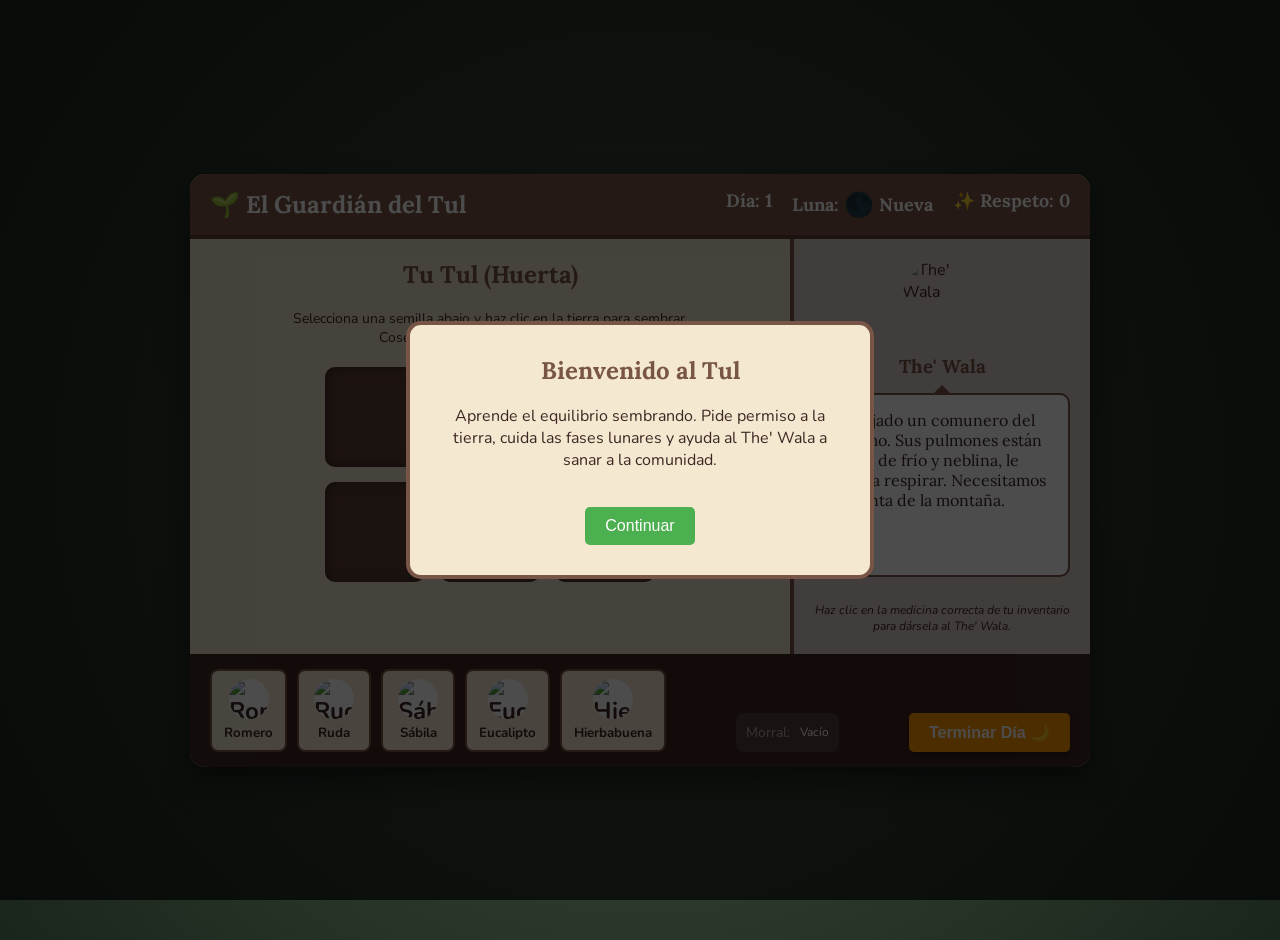
==== JUEGO_TUL.html @ 8d3a8bf4 "Proyecto agregado" ====
<!DOCTYPE html>
<html lang="es">

<head>
    <meta charset="UTF-8">
    <meta name="viewport" content="width=device-width, initial-scale=1.0">
    <title>El Guardián del Tul - Sabiduría Nasa</title>
    <link href="https://fonts.googleapis.com/css2?family=Nunito:wght@400;700&family=Lora:ital,wght@0,400;0,700;1,400&display=swap" rel="stylesheet">
    <link rel="stylesheet" href="style.css">

</head>

<body>

    <div class="game-container">
        <div class="header">
            <h1>🌱 El Guardián del Tul</h1>
            <div class="stats">
                <div>Día: <span id="ui-day">1</span></div>
                <div title="Fase Lunar" style="display: flex; align-items: center; gap: 5px;">
                    Luna: <span id="ui-moon-icon" class="moon-icon">🌑</span> <span id="ui-moon-name">Nueva</span>
                </div>
                <div title="Respeto Territorial">✨ Respeto: <span id="ui-respect">0</span></div>
            </div>
        </div>

        <div class="garden-area">
            <h2 style="margin-top:0; font-family: 'Lora', serif; color: var(--accent-brown);">Tu Tul (Huerta)</h2>
            <p style="text-align: center; margin: 0; font-size: 14px; max-width: 400px;">Selecciona una semilla abajo y haz clic en la tierra para sembrar. Cosecha cuando la planta esté lista.</p>
            <div class="garden-grid" id="garden-grid"></div>
        </div>

        <div class="npc-area">
            <div class="npc-portrait">
                <img src="https://encrypted-tbn0.gstatic.com/images?q=tbn:ANd9GcST5EyDtfjaYjb4PuL-u-eauq7BB9LBz3Ch8g&s" alt="The' Wala">
            </div>
            <h3 style="text-align: center; margin: 0; color: var(--accent-brown); font-family: 'Lora', serif;">The' Wala</h3>
            <div class="dialogue-box" id="dialogue-box">
                "Bienvenido joven. La Uma Kiwe (Madre Tierra) necesita equilibrio. Siembra y cuida las plantas sagradas. Yo vendré a buscar medicina para nuestra gente."
            </div>
            <div style="font-size: 12px; margin-top: 10px; text-align: center;">
                <i>Haz clic en la medicina correcta de tu inventario para dársela al The' Wala.</i>
            </div>
            <button id="btn-desangrar" class="action-btn" style="display: none; margin-top: auto; background-color: #81c784; color: black;">💧 Desangrar Sábila (1 día)</button>
        </div>

        <div class="controls">
            <div class="seed-selector" id="seed-selector"></div>

            <div class="inventory">
                <span style="font-size: 14px; color: #bcaaa4;">Morral:</span>
                <div id="inventory-list" style="display: flex; gap: 5px; flex-wrap: wrap;"></div>
            </div>

            <button class="btn-end-day" onclick="nextDay()">Terminar Día 🌙</button>
        </div>
    </div>

    <div class="modal-overlay" id="modal">
        <div class="modal">
            <h2 id="modal-title">Título</h2>
            <p id="modal-text">Texto.</p>
            <button onclick="closeModal()">Continuar</button>
        </div>
    </div>

    <script src="scriptJS.js"></script>
</body>

</html>
---- style.css ----
:root {
  --bg-color: #2c3e2d;
  --panel-bg: #f4e8d1;
  --text-dark: #3e2723;
  --accent-green: #4caf50;
  --accent-brown: #795548;
  --soil-color: #5d4037;
  --soil-hover: #4e342e;
}

body {
  font-family: 'Nunito', sans-serif;
  background-color: var(--bg-color);
  color: var(--text-dark);
  margin: 0;
  padding: 20px;
  display: flex;
  justify-content: center;
  align-items: center;
  min-height: 100vh;
  background-image: radial-gradient(circle at center, #3e503f 0%, #1a251b 100%);
}

.game-container {
  background-color: var(--panel-bg);
  width: 900px;
  max-width: 100%;
  border-radius: 15px;
  box-shadow: 0 15px 30px rgba(0, 0, 0, 0.5);
  display: grid;
  grid-template-columns: 1fr 300px;
  grid-template-rows: auto 1fr auto;
  overflow: hidden;
}

.header {
  grid-column: 1 / -1;
  background-color: var(--accent-brown);
  color: white;
  padding: 15px 20px;
  display: flex;
  justify-content: space-between;
  align-items: center;
  font-family: 'Lora', serif;
  border-bottom: 4px solid #5d4037;
}

.header h1 {
  margin: 0;
  font-size: 24px;
}

.stats {
  display: flex;
  gap: 20px;
  font-size: 18px;
  font-weight: bold;
}

.moon-icon {
  font-size: 24px;
}

.garden-area {
  padding: 20px;
  display: flex;
  flex-direction: column;
  align-items: center;
  background-color: #e6dfc8;
}

.garden-grid {
  display: grid;
  grid-template-columns: repeat(3, 100px);
  grid-gap: 15px;
  margin-top: 20px;
}

.plot {
  width: 100px;
  height: 100px;
  background-color: var(--soil-color);
  border-radius: 10px;
  cursor: pointer;
  display: flex;
  justify-content: center;
  align-items: center;
  font-size: 50px;
  transition: transform 0.2s, background-color 0.2s;
  box-shadow: inset 0 0 15px rgba(0, 0, 0, 0.4);
  position: relative;
  overflow: hidden;
}

.plot:hover {
  transform: scale(1.05);
  background-color: var(--soil-hover);
}

.plot .progress {
  position: absolute;
  bottom: 5px;
  font-size: 14px;
  color: white;
  background: rgba(0, 0, 0, 0.5);
  padding: 2px 5px;
  border-radius: 5px;
  font-family: monospace;
  z-index: 2;
}

.plot img {
  width: 100%;
  height: 100%;
  object-fit: cover;
  display: block;
}

.npc-area {
  background-color: #d7ccc8;
  padding: 20px;
  border-left: 4px solid var(--accent-brown);
  display: flex;
  flex-direction: column;
  gap: 15px;
}

.npc-portrait {
  width: 80px;
  height: 80px;
  border-radius: 50%;
  overflow: hidden;
  margin: 0 auto;
}

.npc-portrait img {
  width: 100%;
  height: 100%;
  object-fit: cover;
  display: block;
}

.dialogue-box {
  background-color: white;
  padding: 15px;
  border-radius: 10px;
  border: 2px solid var(--accent-brown);
  font-family: 'Lora', serif;
  font-size: 16px;
  min-height: 150px;
  position: relative;
}

.dialogue-box::before {
  content: '';
  position: absolute;
  top: -10px;
  left: 50%;
  transform: translateX(-50%);
  border-width: 0 10px 10px 10px;
  border-style: solid;
  border-color: transparent transparent var(--accent-brown) transparent;
}

.controls {
  grid-column: 1 / -1;
  background-color: #3e2723;
  padding: 15px 20px;
  display: flex;
  justify-content: space-between;
  align-items: flex-end;
  gap: 15px;
  flex-wrap: wrap;
}

.seed-selector {
  display: flex;
  gap: 10px;
  flex-wrap: wrap;
}

.seed-btn,
.action-btn {
  background-color: var(--panel-bg);
  border: 2px solid var(--accent-brown);
  padding: 8px 12px;
  border-radius: 8px;
  cursor: pointer;
  font-family: 'Nunito', sans-serif;
  font-weight: bold;
  transition: all 0.2s;
  display: flex;
  flex-direction: column;
  align-items: center;
  color: var(--text-dark);
  position: relative;
  min-width: 74px;
}

.seed-btn.active {
  background-color: var(--accent-green);
  color: white;
  border-color: white;
  transform: translateY(-5px);
}

.seed-btn:hover,
.action-btn:hover:not(:disabled) {
  background-color: #c8e6c9;
}

.seed-icon {
  font-size: 24px;
  margin-bottom: 5px;
  width: 40px;
  height: 40px;
  border-radius: 50%;
  overflow: hidden;
  display: flex;
  align-items: center;
  justify-content: center;
  background: #fff;
}

.seed-icon img,
.plant-img,
.inv-img {
  width: 100%;
  height: 100%;
  object-fit: cover;
  display: block;
}

.plant-img {
  width: 60px;
  height: 60px;
  border-radius: 50%;
  position: absolute;
  z-index: 1;
}

.inv-img {
  width: 30px;
  height: 30px;
  border-radius: 50%;
  margin-right: 6px;
  vertical-align: middle;
}

.inventory {
  display: flex;
  gap: 10px;
  background: rgba(255, 255, 255, 0.1);
  padding: 10px;
  border-radius: 8px;
  color: white;
  align-items: center;
  flex-wrap: wrap;
}

.inv-item {
  background: rgba(0, 0, 0, 0.5);
  padding: 5px 10px;
  border-radius: 5px;
  cursor: pointer;
  border: 1px solid transparent;
  display: flex;
  align-items: center;
  gap: 4px;
}

.inv-item:hover {
  border-color: white;
}

.btn-end-day {
  background-color: #ff9800;
  color: white;
  border: none;
  padding: 10px 20px;
  font-size: 16px;
  border-radius: 5px;
  cursor: pointer;
  font-weight: bold;
  box-shadow: 0 4px 6px rgba(0, 0, 0, 0.3);
}

.btn-end-day:hover {
  background-color: #e68a00;
}

.modal-overlay {
  position: fixed;
  top: 0;
  left: 0;
  width: 100%;
  height: 100%;
  background: rgba(0, 0, 0, 0.7);
  display: none;
  justify-content: center;
  align-items: center;
  z-index: 1000;
}

.modal {
  background: var(--panel-bg);
  padding: 30px;
  border-radius: 15px;
  text-align: center;
  max-width: 400px;
  border: 4px solid var(--accent-brown);
}

.modal h2 {
  font-family: 'Lora', serif;
  color: var(--accent-brown);
  margin-top: 0;
}

.modal button {
  margin-top: 20px;
  padding: 10px 20px;
  background: var(--accent-green);
  color: white;
  border: none;
  border-radius: 5px;
  cursor: pointer;
  font-size: 16px;
}

.tooltip {
  position: absolute;
  bottom: 110%;
  left: 50%;
  transform: translateX(-50%);
  background: rgba(0, 0, 0, 0.8);
  color: white;
  padding: 5px 10px;
  border-radius: 5px;
  font-size: 12px;
  white-space: nowrap;
  pointer-events: none;
  opacity: 0;
  transition: opacity 0.2s;
  z-index: 10;
}

.seed-btn:hover .tooltip {
  opacity: 1;
}
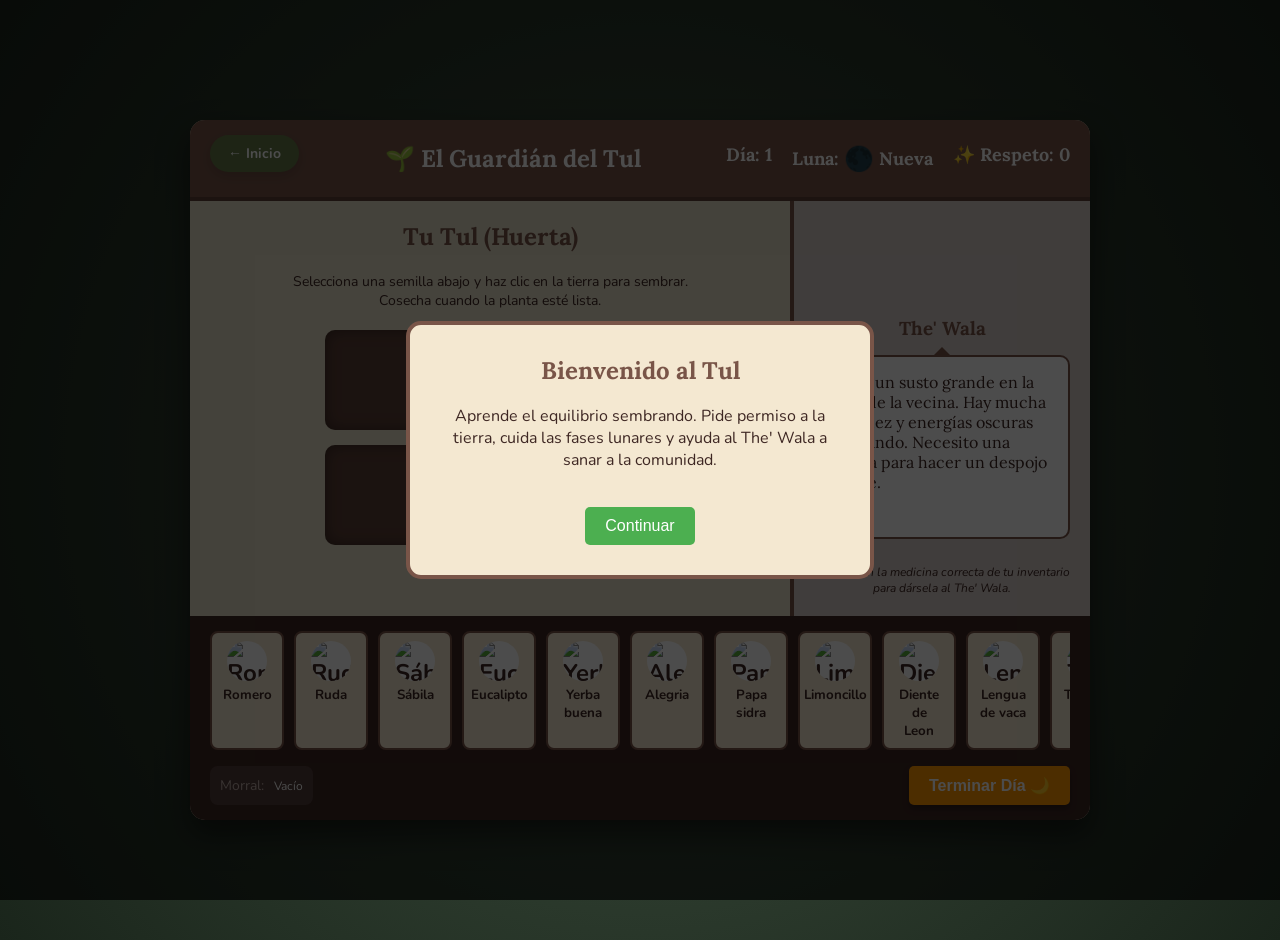
==== commit 2b3f5126: "agrego biblioteca, inicio y actualizo el juego3" ====
--- a/JUEGO_TUL.html
+++ b/JUEGO_TUL.html
@@ -5,7 +5,9 @@
     <meta charset="UTF-8">
     <meta name="viewport" content="width=device-width, initial-scale=1.0">
     <title>El Guardián del Tul - Sabiduría Nasa</title>
-    <link href="https://fonts.googleapis.com/css2?family=Nunito:wght@400;700&family=Lora:ital,wght@0,400;0,700;1,400&display=swap" rel="stylesheet">
+    <link
+        href="https://fonts.googleapis.com/css2?family=Nunito:wght@400;700&family=Lora:ital,wght@0,400;0,700;1,400&display=swap"
+        rel="stylesheet">
     <link rel="stylesheet" href="style.css">
 
 </head>
@@ -14,6 +16,9 @@
 
     <div class="game-container">
         <div class="header">
+            <a href="index.html" class="btn-inicio">
+                ← Inicio
+            </a>
             <h1>🌱 El Guardián del Tul</h1>
             <div class="stats">
                 <div>Día: <span id="ui-day">1</span></div>
@@ -26,33 +31,44 @@
 
         <div class="garden-area">
             <h2 style="margin-top:0; font-family: 'Lora', serif; color: var(--accent-brown);">Tu Tul (Huerta)</h2>
-            <p style="text-align: center; margin: 0; font-size: 14px; max-width: 400px;">Selecciona una semilla abajo y haz clic en la tierra para sembrar. Cosecha cuando la planta esté lista.</p>
+            <p style="text-align: center; margin: 0; font-size: 14px; max-width: 400px;">Selecciona una semilla abajo y
+                haz clic en la tierra para sembrar. Cosecha cuando la planta esté lista.</p>
             <div class="garden-grid" id="garden-grid"></div>
         </div>
 
         <div class="npc-area">
             <div class="npc-portrait">
-                <img src="https://encrypted-tbn0.gstatic.com/images?q=tbn:ANd9GcST5EyDtfjaYjb4PuL-u-eauq7BB9LBz3Ch8g&s" alt="The' Wala">
+                <video autoplay muted loop playsinline>
+                    <source src="videos/mayor2.mp4" type="video/mp4">
+                </video>
             </div>
-            <h3 style="text-align: center; margin: 0; color: var(--accent-brown); font-family: 'Lora', serif;">The' Wala</h3>
+            <h3 style="text-align: center; margin: 0; color: var(--accent-brown); font-family: 'Lora', serif;">The' Wala
+            </h3>
             <div class="dialogue-box" id="dialogue-box">
-                "Bienvenido joven. La Uma Kiwe (Madre Tierra) necesita equilibrio. Siembra y cuida las plantas sagradas. Yo vendré a buscar medicina para nuestra gente."
+                "Bienvenido joven. La Uma Kiwe (Madre Tierra) necesita equilibrio. Siembra y cuida las plantas sagradas.
+                Yo vendré a buscar medicina para nuestra gente."
             </div>
             <div style="font-size: 12px; margin-top: 10px; text-align: center;">
                 <i>Haz clic en la medicina correcta de tu inventario para dársela al The' Wala.</i>
             </div>
-            <button id="btn-desangrar" class="action-btn" style="display: none; margin-top: auto; background-color: #81c784; color: black;">💧 Desangrar Sábila (1 día)</button>
+            <button id="btn-desangrar" class="action-btn"
+                style="display: none; margin-top: auto; background-color: #81c784; color: black;">💧 Desangrar Sábila (1
+                día)</button>
         </div>
 
         <div class="controls">
             <div class="seed-selector" id="seed-selector"></div>
 
-            <div class="inventory">
-                <span style="font-size: 14px; color: #bcaaa4;">Morral:</span>
-                <div id="inventory-list" style="display: flex; gap: 5px; flex-wrap: wrap;"></div>
+            <div class="footer-actions">
+                <div class="footer-actions"> 
+
+                    <div class="inventory">
+                        <span style="font-size: 14px; color: #bcaaa4;">Morral:</span>
+                        <div id="inventory-list" style="display: flex; gap: 5px; flex-wrap: wrap;"></div>
+                    </div>
+                </div>
+                <button class="btn-end-day" onclick="nextDay()">Terminar Día 🌙</button>
             </div>
-
-            <button class="btn-end-day" onclick="nextDay()">Terminar Día 🌙</button>
         </div>
     </div>
 
--- a/style.css
+++ b/style.css
@@ -128,16 +128,16 @@
 .npc-portrait {
   width: 80px;
   height: 80px;
-  border-radius: 50%;
+  /*border-radius: 50%; */
   overflow: hidden;
   margin: 0 auto;
 }
 
-.npc-portrait img {
+.npc-portrait img,
+.npc-portrait video {
   width: 100%;
   height: 100%;
   object-fit: cover;
-  display: block;
 }
 
 .dialogue-box {
@@ -168,15 +168,38 @@
   padding: 15px 20px;
   display: flex;
   justify-content: space-between;
-  align-items: flex-end;
-  gap: 15px;
+  align-items: stretch;
   flex-wrap: wrap;
+  flex-direction: column;
+  gap: 10px;
+}
+.footer-actions {
+    display: flex;
+    flex-wrap: nowrap;
+    justify-content: space-between;
+    align-items: center;
+    gap: 10px;
 }
 
 .seed-selector {
   display: flex;
   gap: 10px;
   flex-wrap: wrap;
+}
+
+#seed-selector {
+  width: 100%;
+  box-sizing: border-box;
+  display: flex;
+  flex-wrap: nowrap;
+  overflow-x: auto;
+  gap: 10px;
+  /* deja el que ya tengas si es distinto */
+  scroll-snap-type: x mandatory;
+  -webkit-overflow-scrolling: touch;
+  min-width: 0;
+  /* importante, ver nota abajo */
+  padding-bottom: 6px;
 }
 
 .seed-btn,
@@ -347,4 +370,53 @@
 
 .seed-btn:hover .tooltip {
   opacity: 1;
+}
+
+/* =========================================
+   BOTÓN REGRESAR AL INICIO
+   ========================================= */
+
+.btn-inicio {
+  display: inline-flex;
+  align-items: center;
+  gap: 6px;
+
+  text-decoration: none;
+
+  color: #ffffff;
+
+  background: #657947;
+
+  padding: 9px 18px;
+
+  border-radius: 25px;
+
+  font-family: 'Nunito', sans-serif;
+
+  font-size: 14px;
+
+  font-weight: 700;
+
+  box-shadow: 0 4px 12px rgba(0, 0, 0, 0.15);
+
+  transition:
+    background 0.25s ease,
+    transform 0.25s ease,
+    box-shadow 0.25s ease;
+
+  margin-bottom: 10px;
+}
+
+
+.btn-inicio:hover {
+  background: #4d6034;
+
+  transform: translateY(-2px);
+
+  box-shadow: 0 7px 16px rgba(0, 0, 0, 0.2);
+}
+
+
+.btn-inicio:active {
+  transform: translateY(0);
 }
